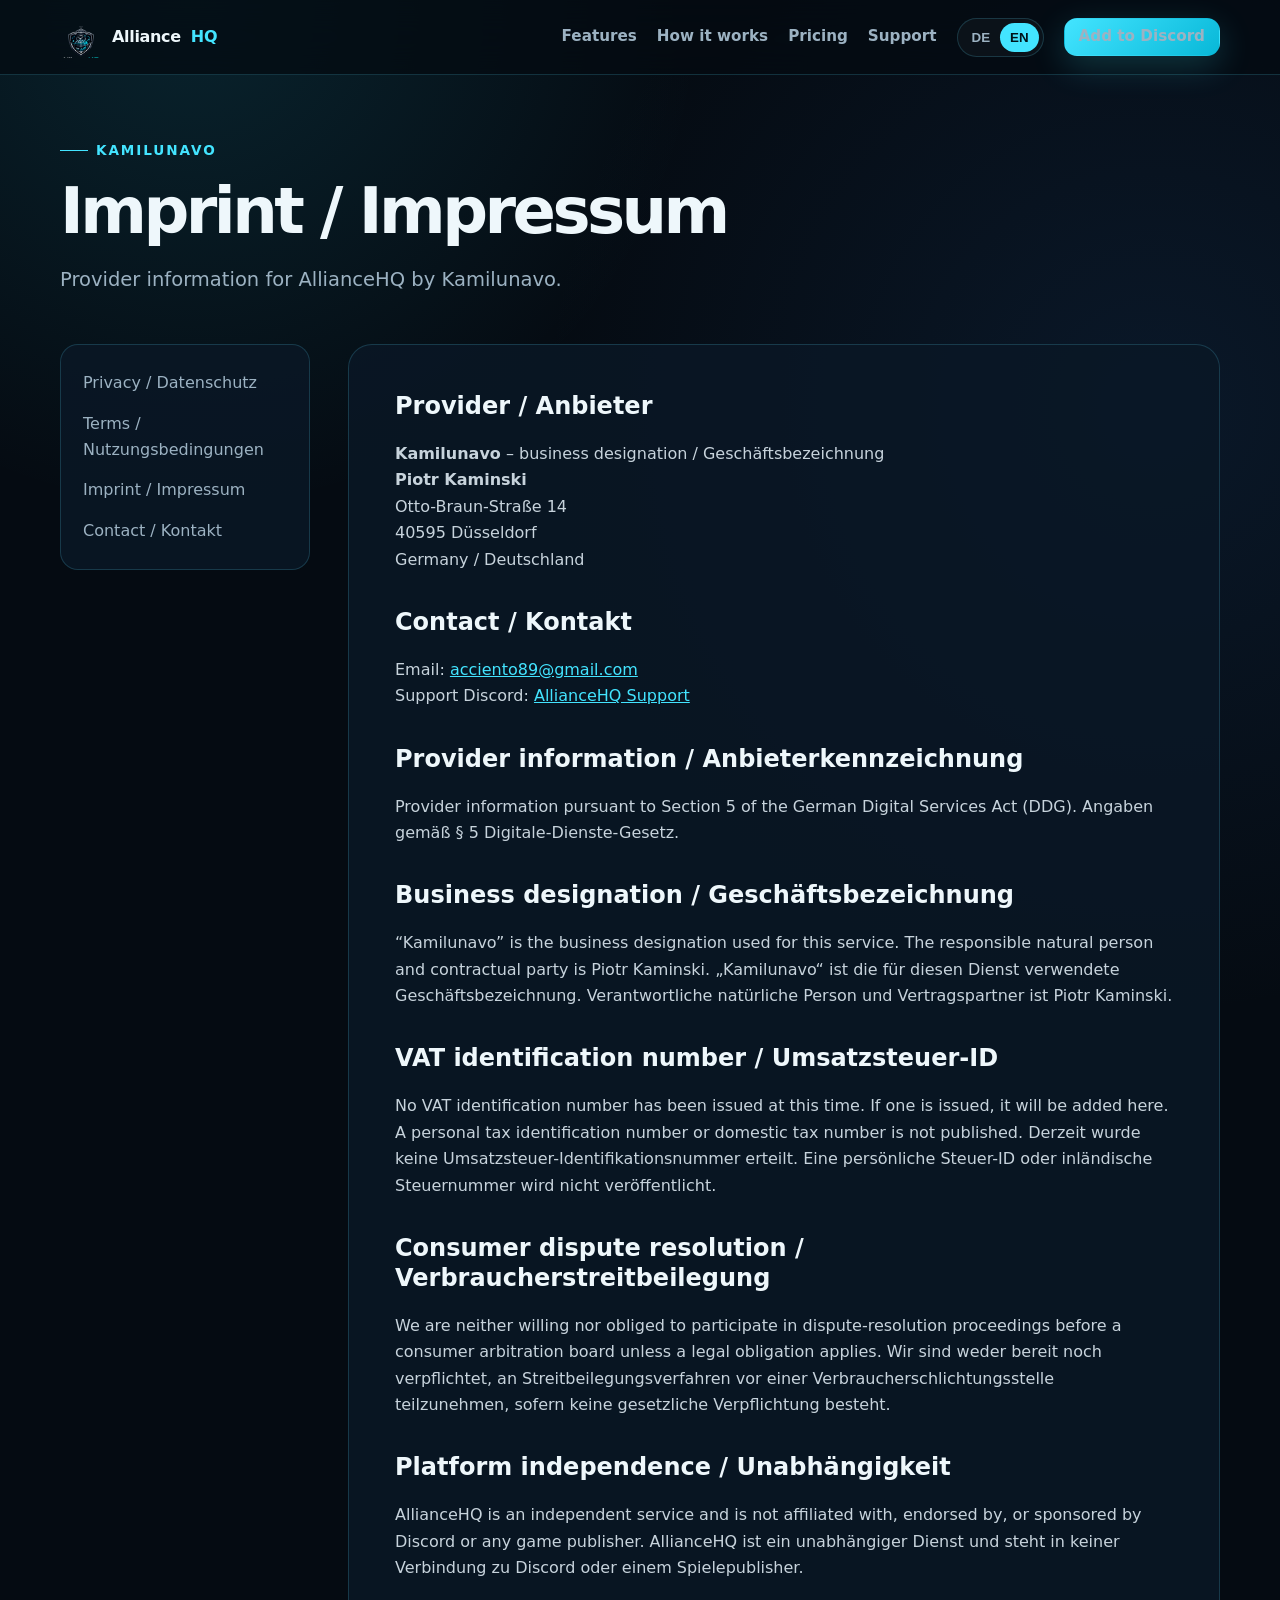
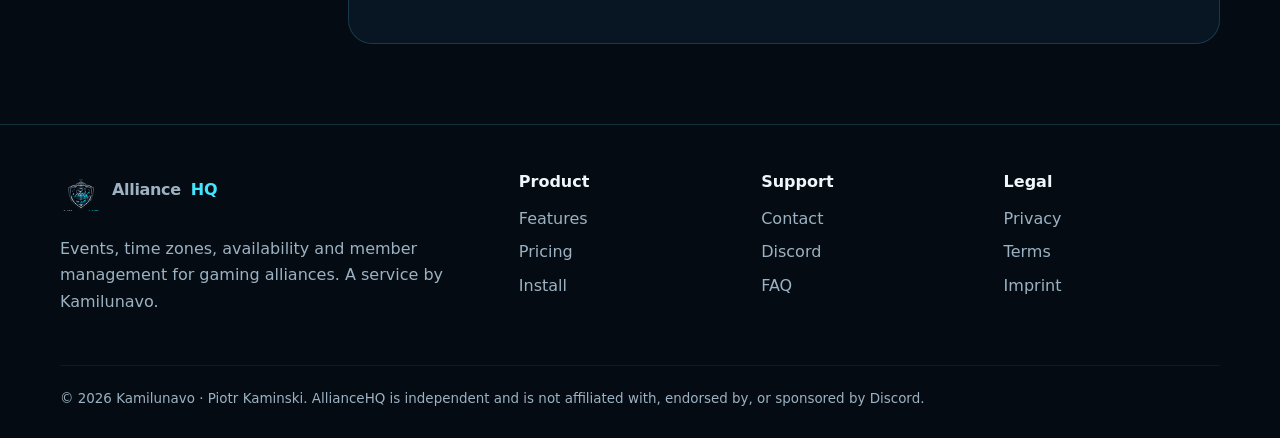
==== imprint.html @ e992c307 "alliancehq-website" ====
<!doctype html><html lang="en"><head><meta charset="utf-8"><meta name="viewport" content="width=device-width,initial-scale=1"><title>Imprint · AllianceHQ</title><link rel="icon" href="assets/favicon.png"><link rel="stylesheet" href="styles.css"></head><body class="lang-en">
<a class="skip-link" href="#main">Skip to content</a>
<header class="site-header">
  <div class="container nav">
    <a class="brand" href="index.html"><img src="assets/app-icon.png" alt=""><span>Alliance</span><span>HQ</span></a>
    <button class="menu-button" data-menu-button aria-label="Menu">☰</button>
    <nav class="nav-links" data-menu aria-label="Main navigation">
      <a href="index.html#features" data-de="Funktionen" data-en="Features">Features</a>
      <a href="index.html#how" data-de="Ablauf" data-en="How it works">How it works</a>
      <a href="index.html#pricing" data-de="Preise" data-en="Pricing">Pricing</a>
      <a href="contact.html" data-de="Support" data-en="Support">Support</a>
      <div class="lang-switch" aria-label="Language"><button data-lang-button="de">DE</button><button data-lang-button="en">EN</button></div>
      <a class="btn btn-primary btn-small" data-install-link href="#" data-de="Zu Discord" data-en="Add to Discord">Add to Discord</a>
    </nav>
  </div>
</header>
<main id="main"><section class="legal-hero"><div class="container"><div class="eyebrow">Kamilunavo</div><h1>Imprint / Impressum</h1><p class="hero-copy">Provider information for AllianceHQ by Kamilunavo.</p></div></section><section><div class="container legal-layout"><aside class="legal-nav"><a href="privacy.html">Privacy / Datenschutz</a><a href="terms.html">Terms / Nutzungsbedingungen</a><a href="imprint.html">Imprint / Impressum</a><a href="contact.html">Contact / Kontakt</a></aside><article class="legal-content">
<h2>Provider / Anbieter</h2><p><strong>Kamilunavo</strong> – business designation / Geschäftsbezeichnung<br><strong>Piotr Kaminski</strong><br>Otto-Braun-Straße 14<br>40595 Düsseldorf<br>Germany / Deutschland</p>
<h2>Contact / Kontakt</h2><p>Email: <a data-contact-email data-show-email="true" href="mailto:acciento89@gmail.com">acciento89@gmail.com</a><br>Support Discord: <a data-support-link href="#">AllianceHQ Support</a></p>
<h2>Provider information / Anbieterkennzeichnung</h2><p>Provider information pursuant to Section 5 of the German Digital Services Act (DDG). Angaben gemäß § 5 Digitale-Dienste-Gesetz.</p>
<h2>Business designation / Geschäftsbezeichnung</h2><p>“Kamilunavo” is the business designation used for this service. The responsible natural person and contractual party is Piotr Kaminski. „Kamilunavo“ ist die für diesen Dienst verwendete Geschäftsbezeichnung. Verantwortliche natürliche Person und Vertragspartner ist Piotr Kaminski.</p>
<h2>VAT identification number / Umsatzsteuer-ID</h2><p>No VAT identification number has been issued at this time. If one is issued, it will be added here. A personal tax identification number or domestic tax number is not published. Derzeit wurde keine Umsatzsteuer-Identifikationsnummer erteilt. Eine persönliche Steuer-ID oder inländische Steuernummer wird nicht veröffentlicht.</p>
<h2>Consumer dispute resolution / Verbraucherstreitbeilegung</h2><p>We are neither willing nor obliged to participate in dispute-resolution proceedings before a consumer arbitration board unless a legal obligation applies. Wir sind weder bereit noch verpflichtet, an Streitbeilegungsverfahren vor einer Verbraucherschlichtungsstelle teilzunehmen, sofern keine gesetzliche Verpflichtung besteht.</p>
<h2>Platform independence / Unabhängigkeit</h2><p>AllianceHQ is an independent service and is not affiliated with, endorsed by, or sponsored by Discord or any game publisher. AllianceHQ ist ein unabhängiger Dienst und steht in keiner Verbindung zu Discord oder einem Spielepublisher.</p>
</article></div></section></main>
<footer class="site-footer">
  <div class="container">
    <div class="footer-grid">
      <div class="footer-brand"><a class="brand" href="index.html"><img src="assets/app-icon.png" alt=""><span>Alliance</span><span>HQ</span></a><p data-de="Events, Zeitzonen, Verfügbarkeiten und Mitgliederverwaltung für Gaming-Allianzen. Ein Dienst von Kamilunavo." data-en="Events, time zones, availability and member management for gaming alliances. A service by Kamilunavo.">Events, time zones, availability and member management for gaming alliances. A service by Kamilunavo.</p></div>
      <div class="footer-col"><strong data-de="Produkt" data-en="Product">Product</strong><a href="index.html#features" data-de="Funktionen" data-en="Features">Features</a><a href="index.html#pricing" data-de="Preise" data-en="Pricing">Pricing</a><a data-install-link href="#" data-de="Installieren" data-en="Install">Install</a></div>
      <div class="footer-col"><strong>Support</strong><a href="contact.html" data-de="Kontakt" data-en="Contact">Contact</a><a data-support-link href="#">Discord</a><a href="index.html#faq">FAQ</a></div>
      <div class="footer-col"><strong data-de="Rechtliches" data-en="Legal">Legal</strong><a href="privacy.html" data-de="Datenschutz" data-en="Privacy">Privacy</a><a href="terms.html" data-de="Nutzungsbedingungen" data-en="Terms">Terms</a><a href="imprint.html" data-de="Impressum" data-en="Imprint">Imprint</a></div>
    </div>
    <div class="copyright">© 2026 Kamilunavo · Piotr Kaminski. AllianceHQ is independent and is not affiliated with, endorsed by, or sponsored by Discord.</div>
  </div>
</footer>
<script src="config.js"></script><script src="app.js"></script>
</body></html>
---- styles.css ----
:root {
  --bg: #050b12;
  --bg-soft: #091421;
  --panel: rgba(10, 24, 38, .82);
  --panel-strong: #0c1b2b;
  --line: rgba(90, 220, 255, .18);
  --cyan: #43e4ff;
  --cyan-2: #08b8d8;
  --text: #eef7fb;
  --muted: #9cb2c2;
  --silver: #c7d3dc;
  --success: #58e6a9;
  --warning: #ffd479;
  --danger: #ff7c98;
  --radius: 22px;
  --shadow: 0 24px 80px rgba(0, 0, 0, .38);
}
* { box-sizing: border-box; }
html { scroll-behavior: smooth; color-scheme: dark; }
body {
  margin: 0;
  font-family: Inter, ui-sans-serif, system-ui, -apple-system, BlinkMacSystemFont, "Segoe UI", sans-serif;
  background:
    radial-gradient(circle at 15% 0%, rgba(34, 199, 230, .13), transparent 32rem),
    radial-gradient(circle at 90% 20%, rgba(36, 92, 160, .16), transparent 38rem),
    var(--bg);
  color: var(--text);
  line-height: 1.65;
}
a { color: inherit; }
img { max-width: 100%; display: block; }
.container { width: min(1160px, calc(100% - 36px)); margin-inline: auto; }
.skip-link { position: fixed; left: 12px; top: -80px; z-index: 999; background: var(--cyan); color: #001118; padding: 10px 14px; border-radius: 10px; }
.skip-link:focus { top: 12px; }
.site-header {
  position: sticky; top: 0; z-index: 50;
  background: rgba(5, 11, 18, .76); backdrop-filter: blur(18px);
  border-bottom: 1px solid var(--line);
}
.nav { min-height: 74px; display: flex; align-items: center; gap: 22px; }
.brand { display: inline-flex; align-items: center; gap: 10px; text-decoration: none; font-weight: 800; letter-spacing: -.02em; }
.brand img { width: 42px; height: 42px; object-fit: contain; }
.brand span:last-child { color: var(--cyan); }
.nav-links { margin-left: auto; display: flex; align-items: center; gap: 20px; }
.nav-links a { color: var(--muted); text-decoration: none; font-weight: 650; font-size: .95rem; }
.nav-links a:hover { color: var(--text); }
.lang-switch { display: inline-flex; padding: 4px; border: 1px solid var(--line); border-radius: 999px; background: rgba(255,255,255,.03); }
.lang-switch button { border: 0; color: var(--muted); background: transparent; border-radius: 999px; padding: 7px 10px; cursor: pointer; font-weight: 800; }
.lang-switch button.active { background: var(--cyan); color: #00131a; }
.menu-button { display: none; margin-left: auto; border: 1px solid var(--line); background: transparent; color: var(--text); padding: 9px 12px; border-radius: 12px; }
.btn { display: inline-flex; align-items: center; justify-content: center; gap: 8px; min-height: 46px; padding: 0 18px; border-radius: 13px; border: 1px solid transparent; font-weight: 800; text-decoration: none; cursor: pointer; }
.btn-primary { background: linear-gradient(135deg, var(--cyan), var(--cyan-2)); color: #001118; box-shadow: 0 10px 34px rgba(67, 228, 255, .2); }
.btn-primary:hover { transform: translateY(-1px); }
.btn-secondary { border-color: var(--line); background: rgba(255,255,255,.035); color: var(--text); }
.btn-small { min-height: 38px; padding-inline: 14px; font-size: .9rem; }
.hero { padding: 78px 0 54px; overflow: hidden; }
.hero-grid { display: grid; grid-template-columns: 1.02fr .98fr; gap: 54px; align-items: center; }
.eyebrow { display: inline-flex; align-items: center; gap: 8px; color: var(--cyan); font-size: .85rem; text-transform: uppercase; letter-spacing: .14em; font-weight: 850; }
.eyebrow::before { content: ""; width: 28px; height: 1px; background: var(--cyan); }
h1 { font-size: clamp(2.6rem, 6vw, 5.3rem); line-height: .98; letter-spacing: -.055em; margin: 18px 0 22px; }
.gradient-text { color: var(--cyan); text-shadow: 0 0 30px rgba(67,228,255,.18); }
.hero-copy { color: var(--muted); font-size: clamp(1.05rem, 1.6vw, 1.22rem); max-width: 650px; }
.hero-actions { display: flex; gap: 12px; flex-wrap: wrap; margin: 30px 0 26px; }
.trust-row { display: flex; flex-wrap: wrap; gap: 10px 20px; color: var(--silver); font-size: .92rem; }
.trust-row span::before { content: "✓"; color: var(--success); margin-right: 7px; font-weight: 900; }
.hero-visual { position: relative; }
.hero-visual::before { content: ""; position: absolute; inset: 12% 8%; background: rgba(38, 216, 245, .16); filter: blur(70px); border-radius: 50%; }
.hero-card { position: relative; border: 1px solid var(--line); background: linear-gradient(145deg, rgba(13, 31, 49, .95), rgba(5, 12, 20, .92)); border-radius: 30px; overflow: hidden; box-shadow: var(--shadow); }
.hero-card img { width: 100%; aspect-ratio: 2111/745; object-fit: cover; }
.hero-mini { display: grid; grid-template-columns: repeat(3, 1fr); gap: 1px; background: var(--line); border-top: 1px solid var(--line); }
.hero-mini div { background: rgba(5, 14, 23, .94); padding: 17px 12px; text-align: center; }
.hero-mini strong { display: block; color: var(--cyan); font-size: 1.15rem; }
.hero-mini span { color: var(--muted); font-size: .78rem; }
.section { padding: 78px 0; }
.section-soft { background: linear-gradient(180deg, rgba(8,20,33,.58), rgba(8,20,33,.18)); border-block: 1px solid rgba(90,220,255,.08); }
.section-head { max-width: 760px; margin-bottom: 36px; }
.section-head h2 { font-size: clamp(2rem, 4vw, 3.4rem); line-height: 1.08; letter-spacing: -.04em; margin: 10px 0 14px; }
.section-head p { color: var(--muted); font-size: 1.05rem; margin: 0; }
.grid { display: grid; gap: 18px; }
.features { grid-template-columns: repeat(3, 1fr); }
.card { border: 1px solid var(--line); background: var(--panel); border-radius: var(--radius); padding: 25px; box-shadow: 0 18px 50px rgba(0,0,0,.16); }
.card-icon { width: 48px; height: 48px; display: grid; place-items: center; border-radius: 15px; background: rgba(67,228,255,.1); border: 1px solid rgba(67,228,255,.18); font-size: 1.35rem; margin-bottom: 18px; }
.card h3 { margin: 0 0 8px; font-size: 1.14rem; }
.card p { color: var(--muted); margin: 0; }
.steps { grid-template-columns: repeat(3, 1fr); counter-reset: step; }
.step { position: relative; padding-top: 70px; }
.step::before { counter-increment: step; content: "0" counter(step); position: absolute; top: 18px; left: 24px; color: var(--cyan); font-size: 1.7rem; font-weight: 900; letter-spacing: -.04em; }
.pricing { grid-template-columns: repeat(2, minmax(0, 1fr)); max-width: 920px; }
.price-card { position: relative; display: flex; flex-direction: column; min-height: 100%; }
.price-card.featured { border-color: rgba(67,228,255,.48); box-shadow: 0 20px 80px rgba(18,180,218,.13); }
.badge { display: inline-flex; align-self: flex-start; padding: 5px 10px; border-radius: 999px; background: rgba(67,228,255,.12); color: var(--cyan); font-size: .76rem; font-weight: 850; text-transform: uppercase; letter-spacing: .08em; }
.price { font-size: 3rem; font-weight: 900; letter-spacing: -.05em; margin: 14px 0 0; }
.price small { font-size: .9rem; color: var(--muted); letter-spacing: 0; font-weight: 600; }
.price-card ul { list-style: none; padding: 0; margin: 22px 0 28px; color: var(--silver); flex: 1; }
.price-card li { margin: 9px 0; padding-left: 24px; position: relative; }
.price-card li::before { content: "✓"; color: var(--success); position: absolute; left: 0; font-weight: 900; }
.notice { border: 1px solid rgba(255,212,121,.25); background: rgba(255,212,121,.06); color: #ffe7b0; padding: 14px 16px; border-radius: 14px; margin-top: 18px; }
.stats-strip { display: grid; grid-template-columns: repeat(4, 1fr); gap: 12px; }
.stat { text-align: center; padding: 22px 12px; border: 1px solid var(--line); background: rgba(255,255,255,.025); border-radius: 18px; }
.stat strong { display:block; color: var(--cyan); font-size: 1.65rem; }
.stat span { color: var(--muted); font-size: .85rem; }
.faq { max-width: 900px; }
details { border: 1px solid var(--line); background: rgba(255,255,255,.025); border-radius: 16px; padding: 0 18px; margin-bottom: 12px; }
summary { cursor: pointer; font-weight: 800; padding: 18px 4px; }
details p { color: var(--muted); margin: 0 4px 18px; }
.cta { text-align: center; padding: 44px; border-radius: 28px; border: 1px solid rgba(67,228,255,.28); background: radial-gradient(circle at 50% 0%, rgba(67,228,255,.14), transparent 65%), var(--panel); }
.cta h2 { font-size: clamp(2rem,4vw,3.2rem); letter-spacing: -.04em; margin: 0 0 12px; }
.cta p { color: var(--muted); margin: 0 auto 24px; max-width: 680px; }
.site-footer { border-top: 1px solid var(--line); padding: 44px 0 28px; color: var(--muted); }
.footer-grid { display: grid; grid-template-columns: 1.4fr repeat(3, .7fr); gap: 26px; }
.footer-brand p { max-width: 410px; }
.footer-col strong { color: var(--text); display: block; margin-bottom: 10px; }
.footer-col a { display: block; color: var(--muted); text-decoration: none; margin: 7px 0; }
.footer-col a:hover { color: var(--cyan); }
.copyright { margin-top: 34px; padding-top: 22px; border-top: 1px solid rgba(90,220,255,.08); font-size: .84rem; }
.legal-hero { padding: 58px 0 28px; }
.legal-hero h1 { font-size: clamp(2.3rem,5vw,4rem); }
.legal-layout { display: grid; grid-template-columns: 250px minmax(0, 1fr); gap: 38px; align-items: start; padding-bottom: 80px; }
.legal-nav { position: sticky; top: 98px; border: 1px solid var(--line); background: var(--panel); border-radius: 18px; padding: 18px; }
.legal-nav a { display:block; color: var(--muted); text-decoration:none; padding: 7px 4px; }
.legal-nav a:hover { color: var(--cyan); }
.legal-content { border: 1px solid var(--line); background: var(--panel); border-radius: 24px; padding: clamp(22px,4vw,46px); }
.legal-content h2 { margin-top: 34px; color: var(--text); line-height: 1.25; }
.legal-content h2:first-child { margin-top: 0; }
.legal-content h3 { margin-top: 24px; }
.legal-content p, .legal-content li { color: var(--silver); }
.legal-content a { color: var(--cyan); }
.legal-content code { color: var(--cyan); background: rgba(67,228,255,.08); padding: 2px 6px; border-radius: 6px; }
.contact-grid { display:grid; grid-template-columns: repeat(2,1fr); gap:18px; }
.contact-card { text-align:center; }
.contact-card .card-icon { margin-inline:auto; }
.status-pill { display:inline-flex; align-items:center; gap:7px; padding:6px 10px; border-radius:999px; background:rgba(88,230,169,.1); color:var(--success); font-size:.8rem; font-weight:800; }
.status-pill::before { content:""; width:7px; height:7px; border-radius:50%; background:currentColor; box-shadow:0 0 10px currentColor; }
[data-lang-block] { display:none; }
body.lang-de [data-lang-block="de"], body.lang-en [data-lang-block="en"] { display:block; }
@media (max-width: 920px) {
  .hero-grid, .legal-layout { grid-template-columns: 1fr; }
  .features { grid-template-columns: repeat(2, 1fr); }
  .steps { grid-template-columns: 1fr; }
  .legal-nav { position: static; }
  .footer-grid { grid-template-columns: 1fr 1fr; }
}
@media (max-width: 720px) {
  .menu-button { display:inline-flex; }
  .nav-links { position:absolute; left:18px; right:18px; top:68px; display:none; flex-direction:column; align-items:stretch; padding:16px; border:1px solid var(--line); background:#07121e; border-radius:18px; box-shadow:var(--shadow); }
  .nav-links.open { display:flex; }
  .nav-links .btn { width:100%; }
  .features, .pricing, .stats-strip, .contact-grid { grid-template-columns: 1fr; }
  .hero { padding-top: 52px; }
  .hero-mini { grid-template-columns: 1fr; }
  .footer-grid { grid-template-columns: 1fr; }
  .cta { padding:32px 20px; }
}
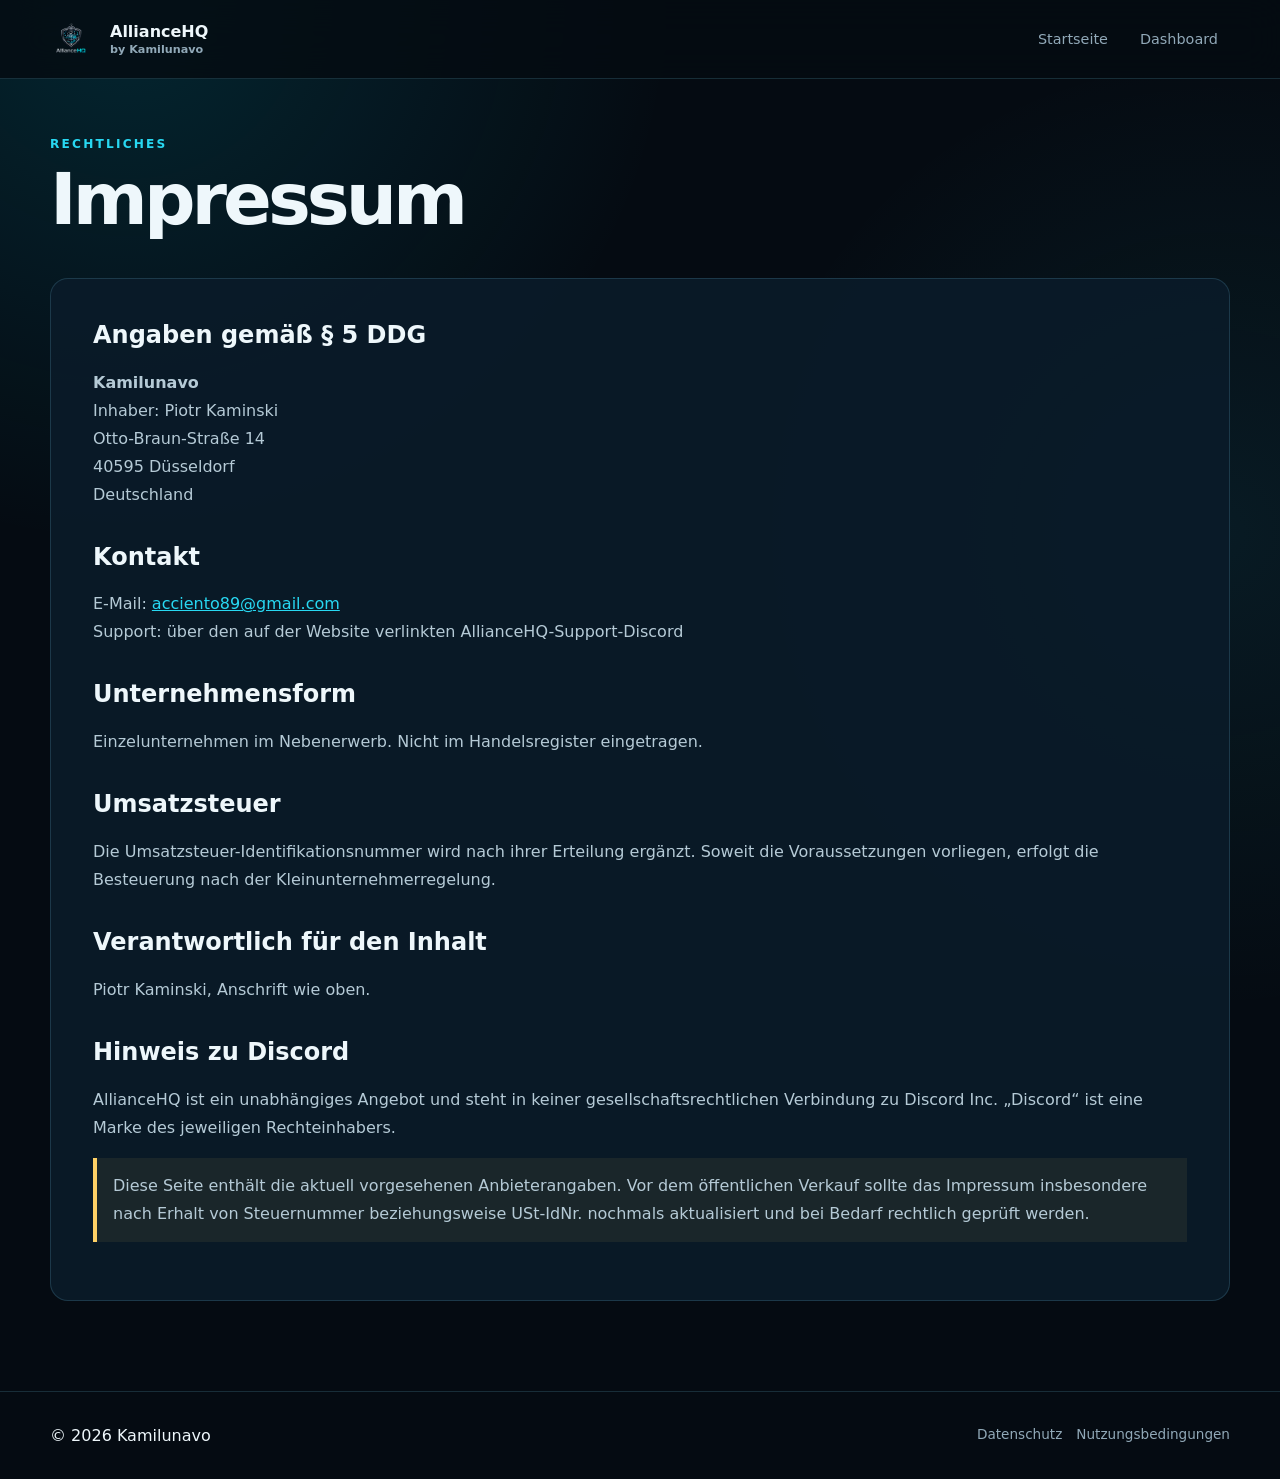
==== commit 7a69f5b4: "V1.0" ====
--- a/imprint.html
+++ b/imprint.html
@@ -1,38 +1,12 @@
-<!doctype html><html lang="en"><head><meta charset="utf-8"><meta name="viewport" content="width=device-width,initial-scale=1"><title>Imprint · AllianceHQ</title><link rel="icon" href="assets/favicon.png"><link rel="stylesheet" href="styles.css"></head><body class="lang-en">
-<a class="skip-link" href="#main">Skip to content</a>
-<header class="site-header">
-  <div class="container nav">
-    <a class="brand" href="index.html"><img src="assets/app-icon.png" alt=""><span>Alliance</span><span>HQ</span></a>
-    <button class="menu-button" data-menu-button aria-label="Menu">☰</button>
-    <nav class="nav-links" data-menu aria-label="Main navigation">
-      <a href="index.html#features" data-de="Funktionen" data-en="Features">Features</a>
-      <a href="index.html#how" data-de="Ablauf" data-en="How it works">How it works</a>
-      <a href="index.html#pricing" data-de="Preise" data-en="Pricing">Pricing</a>
-      <a href="contact.html" data-de="Support" data-en="Support">Support</a>
-      <div class="lang-switch" aria-label="Language"><button data-lang-button="de">DE</button><button data-lang-button="en">EN</button></div>
-      <a class="btn btn-primary btn-small" data-install-link href="#" data-de="Zu Discord" data-en="Add to Discord">Add to Discord</a>
-    </nav>
-  </div>
-</header>
-<main id="main"><section class="legal-hero"><div class="container"><div class="eyebrow">Kamilunavo</div><h1>Imprint / Impressum</h1><p class="hero-copy">Provider information for AllianceHQ by Kamilunavo.</p></div></section><section><div class="container legal-layout"><aside class="legal-nav"><a href="privacy.html">Privacy / Datenschutz</a><a href="terms.html">Terms / Nutzungsbedingungen</a><a href="imprint.html">Imprint / Impressum</a><a href="contact.html">Contact / Kontakt</a></aside><article class="legal-content">
-<h2>Provider / Anbieter</h2><p><strong>Kamilunavo</strong> – business designation / Geschäftsbezeichnung<br><strong>Piotr Kaminski</strong><br>Otto-Braun-Straße 14<br>40595 Düsseldorf<br>Germany / Deutschland</p>
-<h2>Contact / Kontakt</h2><p>Email: <a data-contact-email data-show-email="true" href="mailto:acciento89@gmail.com">acciento89@gmail.com</a><br>Support Discord: <a data-support-link href="#">AllianceHQ Support</a></p>
-<h2>Provider information / Anbieterkennzeichnung</h2><p>Provider information pursuant to Section 5 of the German Digital Services Act (DDG). Angaben gemäß § 5 Digitale-Dienste-Gesetz.</p>
-<h2>Business designation / Geschäftsbezeichnung</h2><p>“Kamilunavo” is the business designation used for this service. The responsible natural person and contractual party is Piotr Kaminski. „Kamilunavo“ ist die für diesen Dienst verwendete Geschäftsbezeichnung. Verantwortliche natürliche Person und Vertragspartner ist Piotr Kaminski.</p>
-<h2>VAT identification number / Umsatzsteuer-ID</h2><p>No VAT identification number has been issued at this time. If one is issued, it will be added here. A personal tax identification number or domestic tax number is not published. Derzeit wurde keine Umsatzsteuer-Identifikationsnummer erteilt. Eine persönliche Steuer-ID oder inländische Steuernummer wird nicht veröffentlicht.</p>
-<h2>Consumer dispute resolution / Verbraucherstreitbeilegung</h2><p>We are neither willing nor obliged to participate in dispute-resolution proceedings before a consumer arbitration board unless a legal obligation applies. Wir sind weder bereit noch verpflichtet, an Streitbeilegungsverfahren vor einer Verbraucherschlichtungsstelle teilzunehmen, sofern keine gesetzliche Verpflichtung besteht.</p>
-<h2>Platform independence / Unabhängigkeit</h2><p>AllianceHQ is an independent service and is not affiliated with, endorsed by, or sponsored by Discord or any game publisher. AllianceHQ ist ein unabhängiger Dienst und steht in keiner Verbindung zu Discord oder einem Spielepublisher.</p>
-</article></div></section></main>
-<footer class="site-footer">
-  <div class="container">
-    <div class="footer-grid">
-      <div class="footer-brand"><a class="brand" href="index.html"><img src="assets/app-icon.png" alt=""><span>Alliance</span><span>HQ</span></a><p data-de="Events, Zeitzonen, Verfügbarkeiten und Mitgliederverwaltung für Gaming-Allianzen. Ein Dienst von Kamilunavo." data-en="Events, time zones, availability and member management for gaming alliances. A service by Kamilunavo.">Events, time zones, availability and member management for gaming alliances. A service by Kamilunavo.</p></div>
-      <div class="footer-col"><strong data-de="Produkt" data-en="Product">Product</strong><a href="index.html#features" data-de="Funktionen" data-en="Features">Features</a><a href="index.html#pricing" data-de="Preise" data-en="Pricing">Pricing</a><a data-install-link href="#" data-de="Installieren" data-en="Install">Install</a></div>
-      <div class="footer-col"><strong>Support</strong><a href="contact.html" data-de="Kontakt" data-en="Contact">Contact</a><a data-support-link href="#">Discord</a><a href="index.html#faq">FAQ</a></div>
-      <div class="footer-col"><strong data-de="Rechtliches" data-en="Legal">Legal</strong><a href="privacy.html" data-de="Datenschutz" data-en="Privacy">Privacy</a><a href="terms.html" data-de="Nutzungsbedingungen" data-en="Terms">Terms</a><a href="imprint.html" data-de="Impressum" data-en="Imprint">Imprint</a></div>
-    </div>
-    <div class="copyright">© 2026 Kamilunavo · Piotr Kaminski. AllianceHQ is independent and is not affiliated with, endorsed by, or sponsored by Discord.</div>
-  </div>
-</footer>
-<script src="config.js"></script><script src="app.js"></script>
-</body></html>+<!doctype html><html lang="de"><head><meta charset="utf-8"><meta name="viewport" content="width=device-width,initial-scale=1"><title>Impressum – AllianceHQ</title><link rel="icon" href="assets/logo-128.png"><link rel="stylesheet" href="assets/style.css?v=1.0.0"></head><body>
+<header class="site-header"><div class="container header-inner"><a class="brand" href="/"><img src="assets/logo-128.png" alt="AllianceHQ"><span class="brand-copy"><span>AllianceHQ</span><small>by Kamilunavo</small></span></a><nav class="nav" style="display:flex"><a href="/">Startseite</a><a data-link="dashboard" href="https://dashboard.alliance-hq.com">Dashboard</a></nav></div></header>
+<main class="legal-page"><div class="container"><div class="legal-header"><div><span class="eyebrow">Rechtliches</span><h1>Impressum</h1></div></div><article class="legal-content">
+<h2>Angaben gemäß § 5 DDG</h2><p><strong>Kamilunavo</strong><br>Inhaber: Piotr Kaminski<br>Otto-Braun-Straße 14<br>40595 Düsseldorf<br>Deutschland</p>
+<h2>Kontakt</h2><p>E-Mail: <a href="mailto:acciento89@gmail.com">acciento89@gmail.com</a><br>Support: über den auf der Website verlinkten AllianceHQ-Support-Discord</p>
+<h2>Unternehmensform</h2><p>Einzelunternehmen im Nebenerwerb. Nicht im Handelsregister eingetragen.</p>
+<h2>Umsatzsteuer</h2><p>Die Umsatzsteuer-Identifikationsnummer wird nach ihrer Erteilung ergänzt. Soweit die Voraussetzungen vorliegen, erfolgt die Besteuerung nach der Kleinunternehmerregelung.</p>
+<h2>Verantwortlich für den Inhalt</h2><p>Piotr Kaminski, Anschrift wie oben.</p>
+<h2>Hinweis zu Discord</h2><p>AllianceHQ ist ein unabhängiges Angebot und steht in keiner gesellschaftsrechtlichen Verbindung zu Discord Inc. „Discord“ ist eine Marke des jeweiligen Rechteinhabers.</p>
+<p class="notice">Diese Seite enthält die aktuell vorgesehenen Anbieterangaben. Vor dem öffentlichen Verkauf sollte das Impressum insbesondere nach Erhalt von Steuernummer beziehungsweise USt-IdNr. nochmals aktualisiert und bei Bedarf rechtlich geprüft werden.</p>
+</article></div></main>
+<footer class="site-footer"><div class="container footer-inner"><span>© 2026 Kamilunavo</span><div class="footer-links"><a href="privacy.html">Datenschutz</a><a href="terms.html">Nutzungsbedingungen</a></div></div></footer><script src="site-config.js"></script><script src="assets/site.js"></script></body></html>
--- a/assets/style.css
+++ b/assets/style.css
@@ -0,0 +1,133 @@
+:root {
+  --bg: #050b12;
+  --bg-soft: #08131f;
+  --panel: rgba(11, 27, 42, .9);
+  --panel-strong: #0d2133;
+  --line: rgba(126, 221, 255, .16);
+  --text: #eef7fb;
+  --muted: #91a9b8;
+  --cyan: #28d8f2;
+  --cyan-strong: #00bddd;
+  --green: #54e6ab;
+  --yellow: #ffd166;
+  --red: #ff7385;
+  --shadow: 0 24px 70px rgba(0,0,0,.42);
+  font-family: Inter, ui-sans-serif, system-ui, -apple-system, BlinkMacSystemFont, "Segoe UI", sans-serif;
+}
+* { box-sizing: border-box; }
+html { scroll-behavior: smooth; background: var(--bg); }
+body { margin: 0; min-height: 100vh; color: var(--text); background:
+  radial-gradient(circle at 10% 0%, rgba(0,189,221,.15), transparent 34rem),
+  radial-gradient(circle at 95% 36%, rgba(40,216,242,.08), transparent 30rem),
+  var(--bg); }
+a { color: inherit; text-decoration: none; }
+button, input { font: inherit; }
+.container { width: min(1180px, calc(100% - 40px)); margin: 0 auto; }
+.site-header { position: sticky; top: 0; z-index: 30; border-bottom: 1px solid var(--line); background: rgba(5,11,18,.82); backdrop-filter: blur(18px); }
+.header-inner { min-height: 78px; display: flex; align-items: center; justify-content: space-between; gap: 24px; }
+.brand { display: inline-flex; align-items: center; gap: 12px; font-weight: 900; }
+.brand img { width: 48px; height: 48px; object-fit: contain; }
+.brand-copy span, .brand-copy small { display: block; }
+.brand-copy small { color: var(--muted); font-size: .7rem; margin-top: 2px; }
+.nav { display: flex; align-items: center; gap: 8px; }
+.nav > a { padding: 10px 12px; color: var(--muted); font-size: .9rem; border-radius: 10px; }
+.nav > a:hover { color: var(--text); background: rgba(40,216,242,.08); }
+.nav-toggle { display: none; width: 42px; height: 42px; border: 1px solid var(--line); border-radius: 10px; background: var(--panel); color: var(--text); }
+.button { display: inline-flex; align-items: center; justify-content: center; gap: 9px; min-height: 46px; padding: 11px 18px; border: 1px solid transparent; border-radius: 11px; font-weight: 800; transition: transform .18s ease, border-color .18s ease, background .18s ease; }
+.button:hover { transform: translateY(-2px); }
+.button.primary { color: #001219; background: linear-gradient(135deg, var(--cyan), #85edff); box-shadow: 0 12px 34px rgba(40,216,242,.2); }
+.button.secondary { color: var(--text); border-color: var(--line); background: rgba(255,255,255,.035); }
+.button.discord { color: white; background: #5865f2; }
+.button.large { min-height: 55px; padding: 14px 24px; }
+.eyebrow { color: var(--cyan); text-transform: uppercase; letter-spacing: .18em; font-size: .76rem; font-weight: 900; }
+.hero { padding: 72px 0 54px; }
+.hero-card { position: relative; overflow: hidden; min-height: 590px; border: 1px solid var(--line); border-radius: 26px; background: #06101a; box-shadow: var(--shadow); }
+.hero-card::after { content: ""; position: absolute; inset: 0; background: linear-gradient(90deg, rgba(5,11,18,.98) 5%, rgba(5,11,18,.87) 44%, rgba(5,11,18,.22) 100%); }
+.hero-image { position: absolute; inset: 0; width: 100%; height: 100%; object-fit: cover; object-position: center; opacity: .78; }
+.hero-content { position: relative; z-index: 2; width: min(700px, 100%); padding: clamp(40px, 7vw, 82px); }
+h1 { margin: 14px 0 20px; font-size: clamp(2.8rem, 7vw, 5.7rem); line-height: .94; letter-spacing: -.055em; }
+.hero-content > p { margin: 0; max-width: 680px; color: #bad0dc; font-size: clamp(1rem, 1.6vw, 1.2rem); line-height: 1.75; }
+.hero-actions { display: flex; flex-wrap: wrap; gap: 12px; margin-top: 30px; }
+.hero-note { margin-top: 20px; color: var(--muted); font-size: .8rem; }
+.trust-strip { display: grid; grid-template-columns: repeat(4,1fr); gap: 12px; margin-top: 18px; }
+.trust-strip article { padding: 18px; border: 1px solid var(--line); border-radius: 14px; background: var(--panel); }
+.trust-strip strong { display: block; color: var(--cyan); font-size: 1.15rem; }
+.trust-strip span { display: block; color: var(--muted); font-size: .78rem; margin-top: 5px; }
+.section { padding: 76px 0; }
+.section-heading { max-width: 780px; margin-bottom: 32px; }
+.section-heading h2 { margin: 10px 0 12px; font-size: clamp(2rem, 4.2vw, 3.5rem); letter-spacing: -.04em; }
+.section-heading p { margin: 0; color: var(--muted); line-height: 1.7; }
+.feature-grid { display: grid; grid-template-columns: repeat(3, 1fr); gap: 16px; }
+.feature-card { padding: 25px; border: 1px solid var(--line); border-radius: 17px; background: var(--panel); }
+.feature-icon { width: 46px; height: 46px; display: grid; place-items: center; border-radius: 13px; background: rgba(40,216,242,.1); font-size: 1.4rem; }
+.feature-card h3 { margin: 18px 0 9px; }
+.feature-card p { margin: 0; color: var(--muted); line-height: 1.65; font-size: .92rem; }
+.dashboard-showcase { display: grid; grid-template-columns: 1fr 1fr; gap: 24px; align-items: center; }
+.dashboard-window { border: 1px solid var(--line); border-radius: 22px; padding: 18px; background: linear-gradient(160deg, rgba(13,33,51,.95), rgba(5,14,23,.95)); box-shadow: var(--shadow); }
+.window-bar { display: flex; gap: 7px; margin-bottom: 15px; }
+.window-bar i { width: 10px; height: 10px; border-radius: 50%; background: var(--muted); opacity: .5; }
+.window-grid { display: grid; grid-template-columns: 1fr 1fr; gap: 12px; }
+.window-grid article { min-height: 120px; padding: 18px; border: 1px solid var(--line); border-radius: 14px; background: rgba(255,255,255,.025); }
+.window-grid strong { display: block; color: var(--cyan); font-size: 1.7rem; }
+.window-grid span { color: var(--muted); font-size: .8rem; }
+.showcase-copy h2 { font-size: clamp(2rem,4vw,3.5rem); margin: 12px 0 16px; letter-spacing: -.045em; }
+.showcase-copy p { color: var(--muted); line-height: 1.75; }
+.check-list { display: grid; gap: 10px; padding: 0; list-style: none; margin: 22px 0 28px; }
+.check-list li { display: flex; gap: 10px; align-items: flex-start; }
+.check-list li::before { content: "✓"; color: var(--green); font-weight: 900; }
+.pricing-grid { display: grid; grid-template-columns: 1fr 1fr; gap: 18px; align-items: stretch; }
+.price-card { position: relative; padding: 30px; border: 1px solid var(--line); border-radius: 20px; background: var(--panel); }
+.price-card.pro { border-color: rgba(40,216,242,.45); box-shadow: 0 20px 70px rgba(40,216,242,.12); }
+.price-badge { position: absolute; top: 18px; right: 18px; padding: 6px 10px; color: #001219; border-radius: 999px; background: var(--cyan); font-size: .72rem; font-weight: 900; }
+.price-card h3 { margin: 0 0 8px; font-size: 1.45rem; }
+.price { display: flex; align-items: end; gap: 7px; margin: 18px 0; }
+.price strong { font-size: 3.2rem; letter-spacing: -.055em; }
+.price span { color: var(--muted); padding-bottom: 8px; }
+.price-card p { color: var(--muted); line-height: 1.6; }
+.price-card ul { padding: 0; list-style: none; display: grid; gap: 11px; margin: 24px 0; }
+.price-card li::before { content: "✓"; margin-right: 9px; color: var(--green); font-weight: 900; }
+.faq { display: grid; gap: 12px; }
+details { border: 1px solid var(--line); border-radius: 14px; padding: 18px 20px; background: var(--panel); }
+summary { cursor: pointer; font-weight: 800; }
+details p { color: var(--muted); line-height: 1.65; margin-bottom: 0; }
+.launch-config { padding: 24px; border: 1px solid rgba(255,209,102,.32); border-radius: 17px; background: rgba(255,209,102,.06); }
+.launch-config code { color: var(--yellow); }
+.cta { padding: 60px 0 90px; }
+.cta-card { display: flex; align-items: center; justify-content: space-between; gap: 28px; padding: clamp(28px,5vw,52px); border: 1px solid var(--line); border-radius: 22px; background: linear-gradient(140deg, rgba(13,33,51,.95), rgba(6,19,31,.95)); }
+.cta-card h2 { margin: 0 0 10px; font-size: clamp(2rem,4vw,3.3rem); }
+.cta-card p { margin: 0; color: var(--muted); }
+.site-footer { border-top: 1px solid var(--line); padding: 34px 0; }
+.footer-inner { display: flex; justify-content: space-between; gap: 24px; align-items: flex-start; }
+.footer-links { display: flex; flex-wrap: wrap; gap: 14px; color: var(--muted); font-size: .85rem; }
+.legal-page { padding: 54px 0 90px; }
+.legal-header { display: flex; align-items: flex-start; justify-content: space-between; gap: 20px; margin-bottom: 24px; }
+.legal-header h1 { font-size: clamp(2.5rem,6vw,4.5rem); }
+.language-switch { display: inline-flex; padding: 3px; border: 1px solid var(--line); border-radius: 999px; }
+.language-switch button { padding: 7px 10px; border: 0; border-radius: 999px; background: transparent; color: var(--muted); cursor: pointer; }
+.language-switch button.active { background: var(--cyan); color: #001219; font-weight: 900; }
+.legal-content { padding: clamp(24px,4vw,42px); border: 1px solid var(--line); border-radius: 18px; background: var(--panel); }
+.legal-content h2 { margin-top: 34px; }
+.legal-content h2:first-child { margin-top: 0; }
+.legal-content p, .legal-content li { color: #b5cad6; line-height: 1.75; }
+.legal-content a { color: var(--cyan); text-decoration: underline; }
+.notice { padding: 14px 16px; border-left: 4px solid var(--yellow); background: rgba(255,209,102,.07); color: #d7e6ee; }
+@media (max-width: 900px) {
+  .nav-toggle { display: block; }
+  .nav { display: none; position: absolute; top: 78px; left: 20px; right: 20px; flex-direction: column; align-items: stretch; padding: 12px; border: 1px solid var(--line); border-radius: 14px; background: #07131f; box-shadow: var(--shadow); }
+  .nav.open { display: flex; }
+  .nav .button { width: 100%; }
+  .trust-strip, .feature-grid { grid-template-columns: repeat(2,1fr); }
+  .dashboard-showcase { grid-template-columns: 1fr; }
+}
+@media (max-width: 650px) {
+  .container { width: min(100% - 26px,1180px); }
+  .brand-copy small { display: none; }
+  .hero { padding-top: 28px; }
+  .hero-card { min-height: 650px; }
+  .hero-card::after { background: linear-gradient(180deg, rgba(5,11,18,.75), rgba(5,11,18,.97) 55%); }
+  .hero-content { padding: 34px 24px; margin-top: 180px; }
+  .hero-actions .button { width: 100%; }
+  .trust-strip, .feature-grid, .pricing-grid, .window-grid { grid-template-columns: 1fr; }
+  .cta-card, .footer-inner, .legal-header { flex-direction: column; }
+  .cta-card .button { width: 100%; }
+}
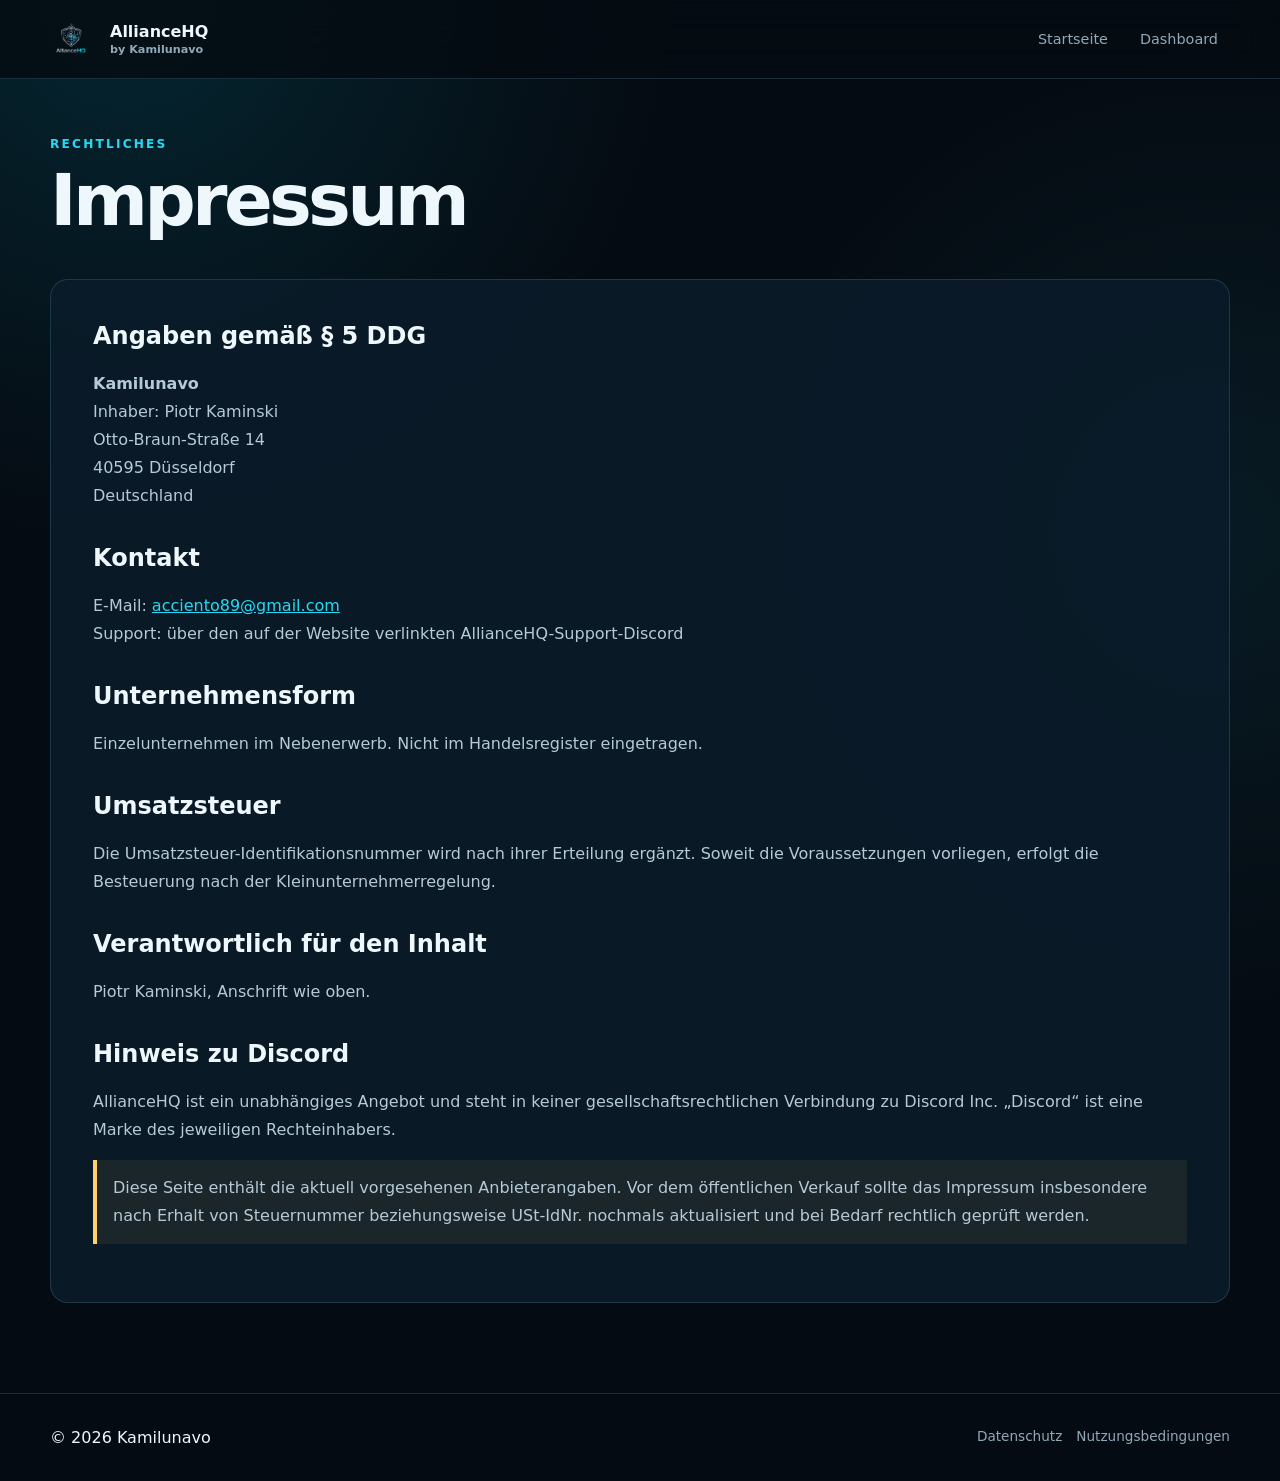
==== commit 3ca0dbcb: "v1.1" ====
--- a/imprint.html
+++ b/imprint.html
@@ -1,4 +1,4 @@
-<!doctype html><html lang="de"><head><meta charset="utf-8"><meta name="viewport" content="width=device-width,initial-scale=1"><title>Impressum – AllianceHQ</title><link rel="icon" href="assets/logo-128.png"><link rel="stylesheet" href="assets/style.css?v=1.0.0"></head><body>
+<!doctype html><html lang="de"><head><meta charset="utf-8"><meta name="viewport" content="width=device-width,initial-scale=1"><title>Impressum – AllianceHQ</title><link rel="icon" href="assets/logo-128.png"><link rel="stylesheet" href="assets/style.css?v=1.1.0"></head><body>
 <header class="site-header"><div class="container header-inner"><a class="brand" href="/"><img src="assets/logo-128.png" alt="AllianceHQ"><span class="brand-copy"><span>AllianceHQ</span><small>by Kamilunavo</small></span></a><nav class="nav" style="display:flex"><a href="/">Startseite</a><a data-link="dashboard" href="https://dashboard.alliance-hq.com">Dashboard</a></nav></div></header>
 <main class="legal-page"><div class="container"><div class="legal-header"><div><span class="eyebrow">Rechtliches</span><h1>Impressum</h1></div></div><article class="legal-content">
 <h2>Angaben gemäß § 5 DDG</h2><p><strong>Kamilunavo</strong><br>Inhaber: Piotr Kaminski<br>Otto-Braun-Straße 14<br>40595 Düsseldorf<br>Deutschland</p>
@@ -9,4 +9,4 @@
 <h2>Hinweis zu Discord</h2><p>AllianceHQ ist ein unabhängiges Angebot und steht in keiner gesellschaftsrechtlichen Verbindung zu Discord Inc. „Discord“ ist eine Marke des jeweiligen Rechteinhabers.</p>
 <p class="notice">Diese Seite enthält die aktuell vorgesehenen Anbieterangaben. Vor dem öffentlichen Verkauf sollte das Impressum insbesondere nach Erhalt von Steuernummer beziehungsweise USt-IdNr. nochmals aktualisiert und bei Bedarf rechtlich geprüft werden.</p>
 </article></div></main>
-<footer class="site-footer"><div class="container footer-inner"><span>© 2026 Kamilunavo</span><div class="footer-links"><a href="privacy.html">Datenschutz</a><a href="terms.html">Nutzungsbedingungen</a></div></div></footer><script src="site-config.js"></script><script src="assets/site.js"></script></body></html>
+<footer class="site-footer"><div class="container footer-inner"><span>© 2026 Kamilunavo</span><div class="footer-links"><a href="privacy.html">Datenschutz</a><a href="terms.html">Nutzungsbedingungen</a></div></div></footer><script src="site-config.js"></script><script src="assets/site.js?v=1.1.0"></script></body></html>
--- a/assets/style.css
+++ b/assets/style.css
@@ -40,15 +40,19 @@
 .button.discord { color: white; background: #5865f2; }
 .button.large { min-height: 55px; padding: 14px 24px; }
 .eyebrow { color: var(--cyan); text-transform: uppercase; letter-spacing: .18em; font-size: .76rem; font-weight: 900; }
-.hero { padding: 72px 0 54px; }
-.hero-card { position: relative; overflow: hidden; min-height: 590px; border: 1px solid var(--line); border-radius: 26px; background: #06101a; box-shadow: var(--shadow); }
-.hero-card::after { content: ""; position: absolute; inset: 0; background: linear-gradient(90deg, rgba(5,11,18,.98) 5%, rgba(5,11,18,.87) 44%, rgba(5,11,18,.22) 100%); }
-.hero-image { position: absolute; inset: 0; width: 100%; height: 100%; object-fit: cover; object-position: center; opacity: .78; }
-.hero-content { position: relative; z-index: 2; width: min(700px, 100%); padding: clamp(40px, 7vw, 82px); }
-h1 { margin: 14px 0 20px; font-size: clamp(2.8rem, 7vw, 5.7rem); line-height: .94; letter-spacing: -.055em; }
-.hero-content > p { margin: 0; max-width: 680px; color: #bad0dc; font-size: clamp(1rem, 1.6vw, 1.2rem); line-height: 1.75; }
-.hero-actions { display: flex; flex-wrap: wrap; gap: 12px; margin-top: 30px; }
-.hero-note { margin-top: 20px; color: var(--muted); font-size: .8rem; }
+.hero { padding: 54px 0 48px; }
+.hero-card { overflow: hidden; border: 1px solid var(--line); border-radius: 26px; background: linear-gradient(155deg, #06121d, #071b2a); box-shadow: var(--shadow); }
+.hero-media { width: 100%; padding: 18px; border-bottom: 1px solid var(--line); background: radial-gradient(circle at 75% 45%, rgba(40,216,242,.13), transparent 35rem), #030910; }
+.hero-media img { display: block; width: 100%; height: auto; aspect-ratio: 1800 / 635; object-fit: contain; object-position: center; border-radius: 16px; }
+.hero-content { display: grid; grid-template-columns: minmax(0,1.35fr) minmax(310px,.65fr); align-items: center; gap: clamp(28px,5vw,70px); padding: clamp(30px,5vw,56px); }
+.hero-copy { min-width: 0; }
+h1 { margin: 14px 0 20px; font-size: clamp(2.55rem, 5.2vw, 4.9rem); line-height: .96; letter-spacing: -.052em; }
+.hero-copy > p { margin: 0; max-width: 760px; color: #bad0dc; font-size: clamp(1rem, 1.5vw, 1.16rem); line-height: 1.72; }
+.hero-cta { padding: 22px; border: 1px solid var(--line); border-radius: 18px; background: rgba(255,255,255,.025); }
+.hero-actions { display: flex; flex-wrap: wrap; gap: 12px; margin-top: 0; }
+.hero-cta .button { width: 100%; }
+.hero-note { margin: 17px 0 0; color: var(--muted); font-size: .8rem; line-height: 1.6; }
+.language-link { min-width: 42px; text-align: center; color: var(--cyan) !important; border: 1px solid var(--line); font-weight: 900; }
 .trust-strip { display: grid; grid-template-columns: repeat(4,1fr); gap: 12px; margin-top: 18px; }
 .trust-strip article { padding: 18px; border: 1px solid var(--line); border-radius: 14px; background: var(--panel); }
 .trust-strip strong { display: block; color: var(--cyan); font-size: 1.15rem; }
@@ -118,14 +122,16 @@
   .nav .button { width: 100%; }
   .trust-strip, .feature-grid { grid-template-columns: repeat(2,1fr); }
   .dashboard-showcase { grid-template-columns: 1fr; }
+  .hero-content { grid-template-columns: 1fr; }
+  .hero-cta { padding: 18px; }
 }
 @media (max-width: 650px) {
   .container { width: min(100% - 26px,1180px); }
   .brand-copy small { display: none; }
-  .hero { padding-top: 28px; }
-  .hero-card { min-height: 650px; }
-  .hero-card::after { background: linear-gradient(180deg, rgba(5,11,18,.75), rgba(5,11,18,.97) 55%); }
-  .hero-content { padding: 34px 24px; margin-top: 180px; }
+  .hero { padding-top: 24px; }
+  .hero-media { padding: 8px; }
+  .hero-media img { border-radius: 11px; }
+  .hero-content { padding: 28px 22px; }
   .hero-actions .button { width: 100%; }
   .trust-strip, .feature-grid, .pricing-grid, .window-grid { grid-template-columns: 1fr; }
   .cta-card, .footer-inner, .legal-header { flex-direction: column; }
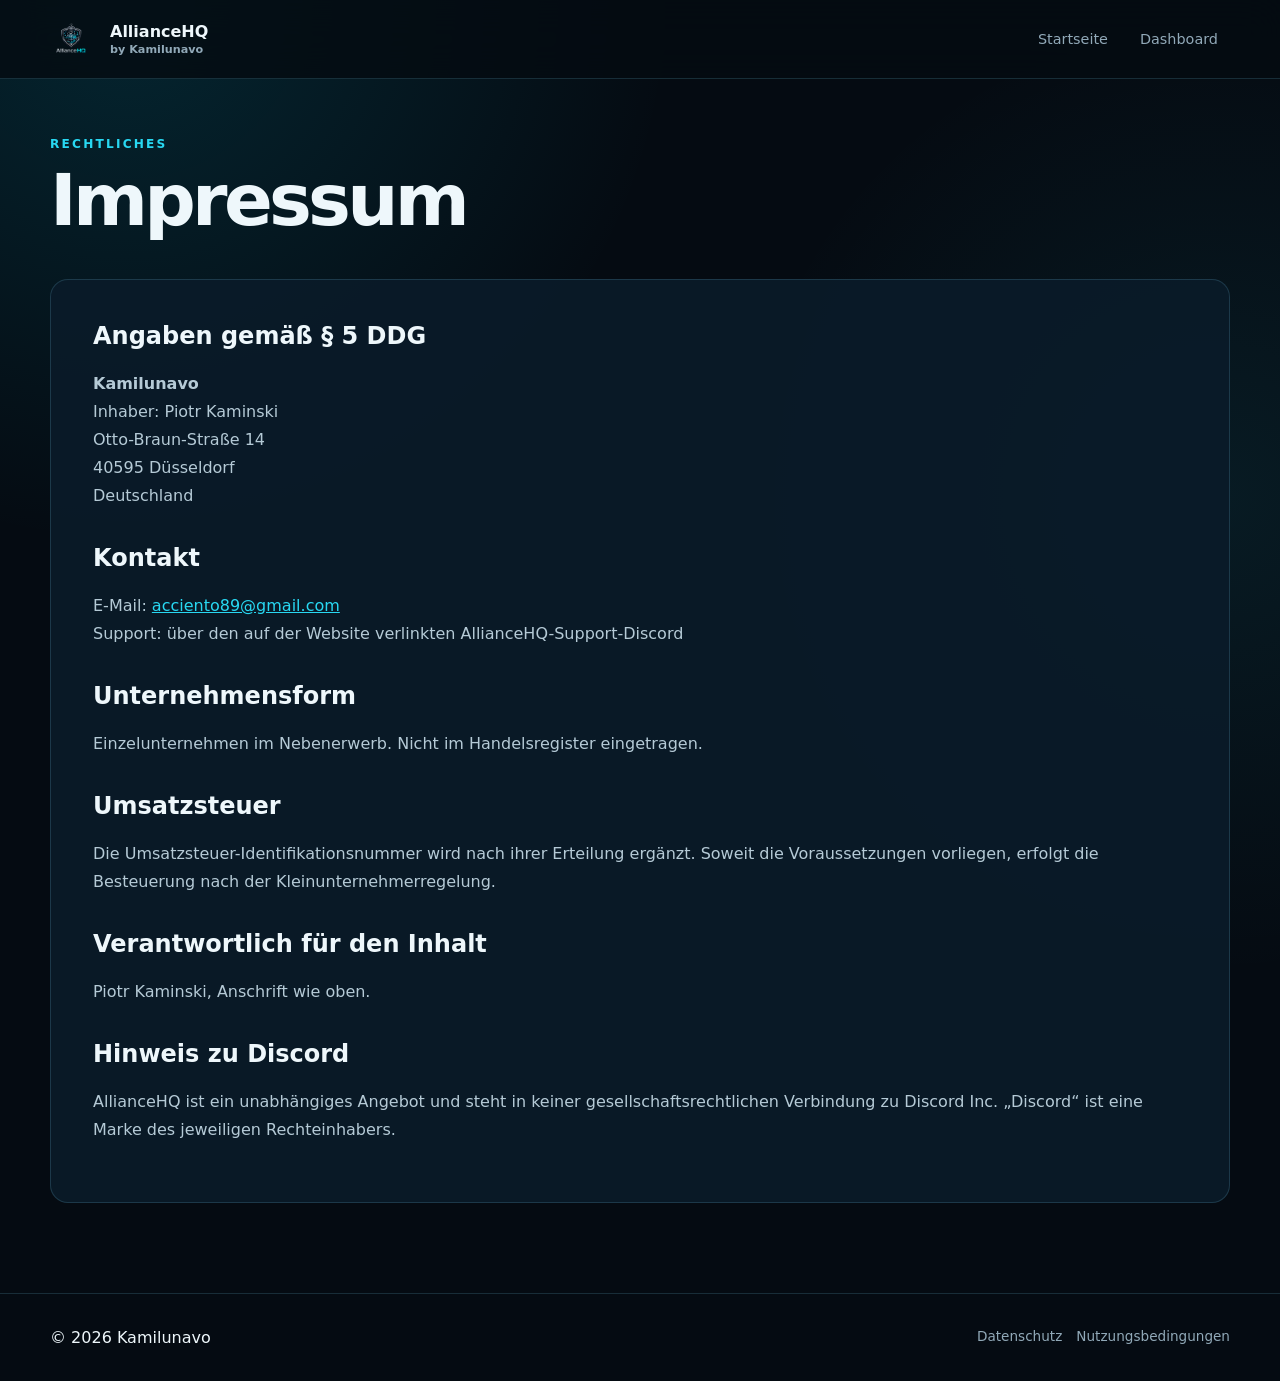
==== commit 93f6c02c: "imprint.html aktualisieren" ====
--- a/imprint.html
+++ b/imprint.html
@@ -7,6 +7,5 @@
 <h2>Umsatzsteuer</h2><p>Die Umsatzsteuer-Identifikationsnummer wird nach ihrer Erteilung ergänzt. Soweit die Voraussetzungen vorliegen, erfolgt die Besteuerung nach der Kleinunternehmerregelung.</p>
 <h2>Verantwortlich für den Inhalt</h2><p>Piotr Kaminski, Anschrift wie oben.</p>
 <h2>Hinweis zu Discord</h2><p>AllianceHQ ist ein unabhängiges Angebot und steht in keiner gesellschaftsrechtlichen Verbindung zu Discord Inc. „Discord“ ist eine Marke des jeweiligen Rechteinhabers.</p>
-<p class="notice">Diese Seite enthält die aktuell vorgesehenen Anbieterangaben. Vor dem öffentlichen Verkauf sollte das Impressum insbesondere nach Erhalt von Steuernummer beziehungsweise USt-IdNr. nochmals aktualisiert und bei Bedarf rechtlich geprüft werden.</p>
 </article></div></main>
 <footer class="site-footer"><div class="container footer-inner"><span>© 2026 Kamilunavo</span><div class="footer-links"><a href="privacy.html">Datenschutz</a><a href="terms.html">Nutzungsbedingungen</a></div></div></footer><script src="site-config.js"></script><script src="assets/site.js?v=1.1.0"></script></body></html>
